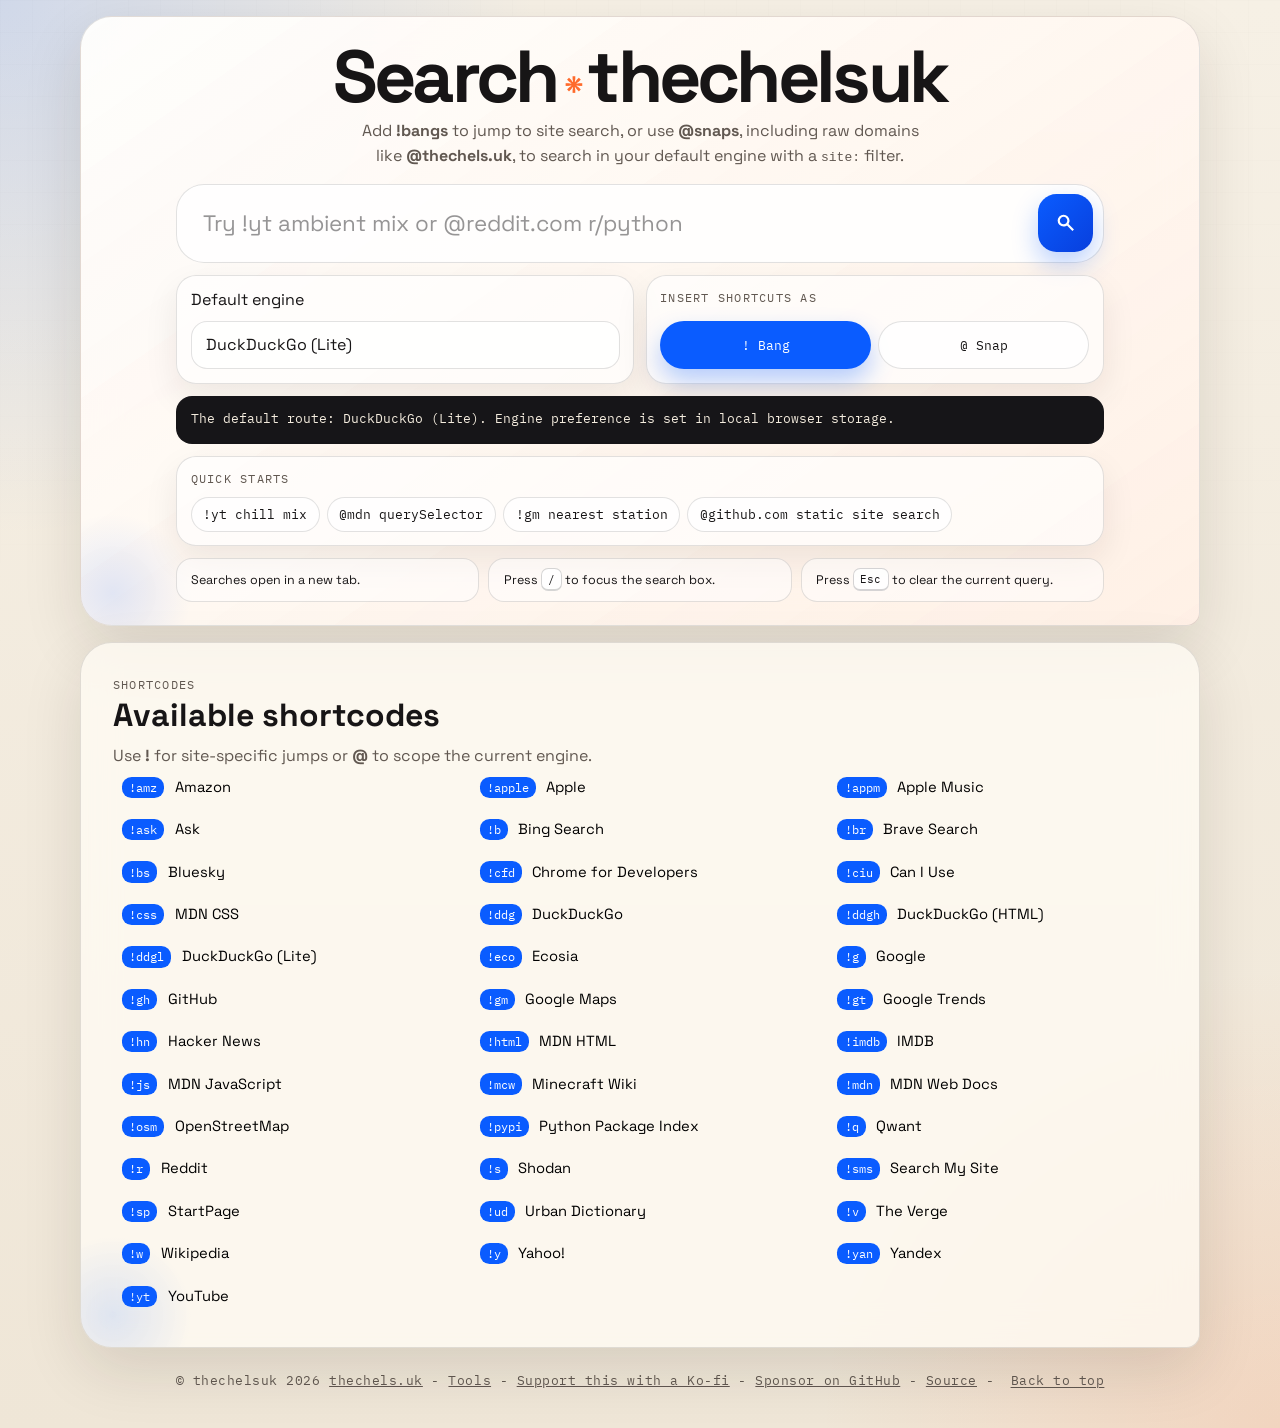
==== index.html @ 1f51869c "Correct link text for GitHub sponsorship" ====
<!DOCTYPE html>
<html lang="en">

    <head>
        <meta charset="utf-8">
        <title>Search @ thechelsuk</title>
        <meta name="title" content="Search Router">
        <meta name="description" content="Fast search routing with bangs, snaps, and a shortcut atlas.">
        <meta name="viewport" content="width=device-width, initial-scale=1">
        <meta name="format-detection" content="telephone=no">
        <meta name="format-detection" content="address=no">
        <meta name="HandheldFriendly" content="True">
        <meta name="theme-color" content="#0a5cff">
        <meta name="robots" content="index,follow">
        <meta name="mobile-web-app-capable" content="yes">
        <meta name="apple-touch-fullscreen" content="yes">
        <meta name="apple-mobile-web-app-title" content="thechelsuk">
        <meta name="apple-mobile-web-app-capable" content="yes">
        <meta name="apple-mobile-web-app-status-bar-style" content="default">
        <link rel="preconnect" href="https://fonts.googleapis.com">
        <link rel="preconnect" href="https://fonts.gstatic.com" crossorigin>
        <link
            href="https://fonts.googleapis.com/css2?family=IBM+Plex+Mono:wght@400;500;600&family=Space+Grotesk:wght@400;500;700&display=swap"
            rel="stylesheet">
        <link rel="stylesheet" href="style.css">
        <script src="shortcodes.js" defer></script>
        <script src="script.js" defer></script>
    </head>

    <body>
        <div id="outer-wrapper">
            <div id="wrapper" class="page-shell" data-mode="bang">
                <header id="header" class="site-header">
                    <ul class="skip-link-ul">
                        <li>
                            <a href="#main" class="skip-link">Skip to main content</a>
                        </li>
                    </ul>
                </header>
                <main id="main" class="content">
                    <section class="hero panel">
                        <div class="hero-header">
                            <h1 class="post-title" id="top">Search <sup class="asterisk">*</sup> <a
                                    href="/">thechelsuk</a></h1>
                            <p class="hero-intro">Add <strong>!bangs</strong> to jump to site search, or use
                                <strong>@snaps</strong>, including raw domains like <strong>@thechels.uk</strong>,
                                to search in your default engine with a <code>site:</code> filter.
                            </p>
                        </div>
                        <noscript>
                            <p class="noscript-note">This app requires JavaScript to function, but it is not enabled in
                                your browser.</p>
                        </noscript>
                        <div id="script-enabled" class="control-deck" hidden>
                            <form id="search-form" class="search-form" autocomplete="off" target="_blank">
                                <label class="visually-hidden" for="search-input">Search query</label>
                                <input type="text" id="search-input"
                                    placeholder="Try !yt ambient mix or @reddit.com r/python" spellcheck="false"
                                    enterkeyhint="search">
                                <button type="submit" id="search-button" aria-label="Search">
                                    <svg viewBox="0 -960 960 960" aria-hidden="true">
                                        <path
                                            d="M774-118 533-359q-30 21-70.29 33-40.29 12-81.68 12Q271-314 194-391t-77-187q0-110 77-187t187-77q110 0 187 77t77 187.03q0 41.39-11 79.18Q623-461 601-429l242 242-69 69ZM381-412q70 0 118-48t48-118q0-70-48-118t-118-48q-70 0-118 48t-48 118q0 70 48 118t118 48Z" />
                                    </svg>
                                </button>
                            </form>
                            <div class="hero-toolbar">
                                <section class="control-inline engine-inline">
                                    <label for="engine-select">Default engine</label>
                                    <select id="engine-select">
                                        <option value="https://start.duckduckgo.com/?q=">DuckDuckGo</option>
                                        <option value="https://html.duckduckgo.com/html?q=">DuckDuckGo (HTML)</option>
                                        <option value="https://lite.duckduckgo.com/lite?q=" selected>DuckDuckGo (Lite)
                                        </option>
                                        <option value="https://www.google.com/search?q=">Google</option>
                                        <option value="https://www.bing.com/search?q=">Bing</option>
                                        <option value="https://www.startpage.com/do/search?query=">StartPage</option>
                                        <option value="https://search.brave.com/search?q=">Brave</option>
                                        <option value="https://www.ecosia.org/search?q=">Ecosia</option>
                                        <option value="https://yandex.com/search/?text=">Yandex</option>
                                        <option value="https://search.yahoo.com/search?p=">Yahoo!</option>
                                        <option value="https://www.ask.com/web?q=">Ask</option>
                                        <option value="https://www.qwant.com/?q=">Qwant</option>
                                    </select>
                                </section>
                                <section class="control-inline mode-inline">
                                    <span class="control-label">Insert shortcuts as</span>
                                    <div class="mode-switch" role="group" aria-label="Shortcode mode">
                                        <button type="button" class="mode-button is-active" data-mode="bang">!
                                            Bang</button>
                                        <button type="button" class="mode-button" data-mode="snap">@ Snap</button>
                                    </div>
                                </section>
                            </div>
                            <p id="route-preview" class="route-preview" aria-live="polite">The default route: DuckDuckGo
                                (Lite). Engine preference is set in local browser storage.</p>
                            <section class="quick-starts">
                                <span class="control-label">Quick starts</span>
                                <div id="example-chips" class="example-chips"></div>
                            </section>
                            <div class="hero-notes" aria-label="Usage notes">
                                <p>Searches open in a new tab.</p>
                                <p>Press <kbd>/</kbd> to focus the search box.</p>
                                <p>Press <kbd>Esc</kbd> to clear the current query.</p>
                            </div>
                        </div>
                    </section>

                    <section class="shortcode-section panel">
                        <div class="section-heading">
                            <div>
                                <p class="section-kicker">Shortcodes</p>
                                <h2>Available shortcodes</h2>
                                <p>Use <strong>!</strong> for site-specific jumps or <strong>@</strong> to scope the
                                    current engine.</p>
                            </div>
                        </div>
                        <ul id="shortcode-list" class="shortcode-list"></ul>
                    </section>
                </main>
                <footer class="site-footer">
                    <p>&copy; thechelsuk 2026
                        <a href="https://thechels.uk">thechels.uk</a> -
                        <a href="https://tools.thechels.uk">Tools</a> -
                        <a href="https://ko-fi.com/thechelsuk">Support this with a Ko-fi</a> -
                        <a href="https://github.com/sponsors/thechelsuk">Sponsor on GitHub</a> -
                        <a href="https://github.com/thechelsuk/uk.thechels.search">Source</a> -
                        <a href="#top" class="back-to-top">Back to top</a>
                    </p>
                </footer>
            </div>
        </div>
    </body>

</html>
---- style.css ----
:root {
    --font-sans: "Space Grotesk", "Avenir Next", "Segoe UI", sans-serif;
    --font-mono: "IBM Plex Mono", "SFMono-Regular", monospace;
    --bg: #f3ecde;
    --bg-soft: rgba(255, 251, 244, 0.78);
    --bg-strong: #fffdf8;
    --ink: #171516;
    --muted: #615851;
    --line: rgba(23, 21, 22, 0.12);
    --accent: #0a5cff;
    --accent-alt: #0b8f77;
    --accent-warm: #ff6b2c;
    --shadow: 0 22px 60px rgba(33, 25, 18, 0.12);
    --shadow-soft: 0 14px 34px rgba(33, 25, 18, 0.08);
    --radius-lg: 2rem 2rem 0.85rem 2rem;
    --radius-md: 1.35rem;
}

* {
    box-sizing: border-box;
}

html {
    font-family: var(--font-sans);
    scroll-behavior: smooth;
}

body {
    margin: 0;
    min-height: 100vh;
    color: var(--ink);
    background:
        radial-gradient(circle at top left, rgba(10, 92, 255, 0.16), transparent 28%),
        radial-gradient(circle at bottom right, rgba(255, 107, 44, 0.14), transparent 24%),
        linear-gradient(180deg, #f6f0e5 0%, #efe6d7 100%);
}

body::before {
    content: "";
    position: fixed;
    inset: 0;
    background:
        linear-gradient(90deg, rgba(23, 21, 22, 0.03) 1px, transparent 1px),
        linear-gradient(rgba(23, 21, 22, 0.03) 1px, transparent 1px);
    background-size: 2rem 2rem;
    mask-image: linear-gradient(180deg, rgba(0, 0, 0, 0.28), transparent 80%);
    pointer-events: none;
}

a {
    color: inherit;
}

button,
input,
select {
    font: inherit;
}

::selection {
    color: #fff;
    background: var(--accent);
}

:focus-visible {
    outline: 2px solid var(--accent);
    outline-offset: 3px;
}

[hidden] {
    display: none !important;
}

.page-shell {
    position: relative;
    z-index: 1;
    max-width: 72rem;
    margin: 0 auto;
    padding: 1rem 1rem 2.5rem;
}

.page-shell[data-mode="bang"] {
    --mode-accent: var(--accent);
}

.page-shell[data-mode="snap"] {
    --mode-accent: var(--accent-alt);
}

.skip-link-ul {
    margin: 0;
    padding: 0;
    list-style: none;
}

.skip-link {
    position: absolute;
    left: 1rem;
    top: -3rem;
    padding: 0.7rem 1rem;
    border-radius: 999px;
    background: var(--ink);
    color: var(--bg-strong);
    text-decoration: none;
    font-family: var(--font-mono);
}

.skip-link:focus {
    top: 1rem;
}

.site-header {
    padding: 0;
}

.masthead {
    display: grid;
    gap: 0.6rem;
}

.eyebrow,
.pattern-tag,
.section-kicker,
.control-label,
.control-card label,
.site-footer,
.route-preview,
.shortcode-domain,
.shortcode-action {
    font-family: var(--font-mono);
}

.eyebrow,
.pattern-tag,
.section-kicker,
.control-label,
.control-card label {
    margin: 0;
    font-size: 0.78rem;
    letter-spacing: 0.1em;
    text-transform: uppercase;
    color: var(--muted);
}

.brand-row {
    display: flex;
    flex-wrap: wrap;
    align-items: end;
    justify-content: space-between;
    gap: 0.75rem 1.5rem;
}

.blog-title {
    font-size: clamp(2.6rem, 8vw, 4.8rem);
    font-weight: 700;
    line-height: 0.92;
    letter-spacing: -0.04em;
}

.blog-title a {
    text-decoration: none;
}

.asterisk {
    color: var(--accent-warm);
    font-size: 0.5em;
}

.content {
    display: grid;
    gap: 1rem;
}

.panel {
    position: relative;
    overflow: hidden;
    padding: clamp(1.35rem, 3vw, 2rem);
    border: 1px solid var(--line);
    border-radius: var(--radius-lg);
    background: var(--bg-soft);
    box-shadow: var(--shadow);
    backdrop-filter: blur(18px);
}

.panel::before {
    content: "";
    position: absolute;
    inset: auto auto -3rem -3rem;
    width: 10rem;
    height: 10rem;
    border-radius: 50%;
    background: radial-gradient(circle, rgba(10, 92, 255, 0.12), transparent 70%);
    pointer-events: none;
}

.hero {
    display: grid;
    gap: 0.9rem;
    padding: clamp(1rem, 2.6vw, 1.45rem);
    background:
        linear-gradient(145deg, rgba(255, 255, 255, 0.78), rgba(255, 239, 228, 0.9)),
        var(--bg-soft);
}

.hero-header,
.shortcode-section,
.control-deck {
    position: relative;
    z-index: 1;
}

.hero-header {
    display: grid;
    gap: 0.25rem;
    justify-items: center;
    text-align: center;
}

.post-title {
    display: flex;
    flex-wrap: wrap;
    align-items: baseline;
    justify-content: center;
    gap: 0.45rem;
    margin: 0;
    font-size: clamp(2.4rem, 7vw, 4.6rem);
    line-height: 1;
    letter-spacing: -0.05em;
}

.post-title a {
    text-decoration: none;
}

.hero-intro,
.section-heading p {
    margin: 0;
    max-width: 58ch;
    color: var(--muted);
    line-height: 1.6;
}

.hero-notes {
    display: grid;
    gap: 0.55rem;
    grid-template-columns: repeat(3, minmax(0, 1fr));
}

.hero-notes p {
    margin: 0;
    padding: 0.72rem 0.9rem;
    border: 1px solid var(--line);
    border-radius: 1rem;
    background: rgba(255, 255, 255, 0.52);
    font-size: 0.78rem;
    line-height: 1.5;
}

kbd {
    padding: 0.15rem 0.4rem;
    border: 1px solid rgba(23, 21, 22, 0.18);
    border-bottom-width: 2px;
    border-radius: 0.45rem;
    background: rgba(255, 255, 255, 0.9);
    font-family: var(--font-mono);
    font-size: 0.9em;
}

.noscript-note {
    margin: 0 0 1rem;
    padding: 1rem 1.1rem;
    border: 1px solid rgba(255, 107, 44, 0.3);
    border-radius: var(--radius-md);
    background: rgba(255, 107, 44, 0.12);
}

.control-deck {
    display: flex;
    flex-direction: column;
    width: 100%;
    gap: 0.75rem;
    max-width: 58rem;
    margin: 0 auto;
}

.search-form {
    display: grid;
    width: 100%;
    grid-template-columns: minmax(0, 1fr) auto;
    gap: 0.75rem;
    align-items: stretch;
    padding: 0.62rem;
    border: 1px solid rgba(23, 21, 22, 0.12);
    border-radius: 1.75rem;
    background: rgba(255, 255, 255, 0.86);
    box-shadow: inset 0 1px 0 rgba(255, 255, 255, 0.8);
}

.search-form:focus-within {
    border-color: rgba(10, 92, 255, 0.32);
    box-shadow:
        0 0 0 4px rgba(10, 92, 255, 0.12),
        inset 0 1px 0 rgba(255, 255, 255, 0.8);
}

#search-input,
#engine-select {
    width: 100%;
    border: 1px solid rgba(23, 21, 22, 0.12);
    border-radius: 1rem;
    background: rgba(255, 255, 255, 0.75);
    color: var(--ink);
}

#search-input {
    min-width: 0;
    border: 0;
    background: transparent;
    padding: 0.88rem 1rem;
    font-size: clamp(1.15rem, 2.4vw, 1.4rem);
}

#search-input:focus {
    outline: none;
}

#search-input::placeholder,
#engine-select::placeholder {
    color: rgba(23, 21, 22, 0.45);
}

#search-button {
    display: grid;
    place-items: center;
    width: 3.45rem;
    border: 0;
    border-radius: 1.15rem;
    background: linear-gradient(135deg, var(--accent), #083fdd);
    color: #fff;
    cursor: pointer;
    box-shadow: 0 12px 26px rgba(10, 92, 255, 0.28);
    transition: transform 160ms ease, box-shadow 160ms ease;
}

#search-button:hover {
    transform: translateY(-1px);
    box-shadow: 0 16px 30px rgba(10, 92, 255, 0.24);
}

#search-button svg {
    width: 1.35rem;
    fill: currentColor;
}

.route-preview {
    width: 100%;
    min-height: 3rem;
    margin: 0;
    padding: 0.75rem 0.95rem;
    border-radius: 1rem;
    background: #161518;
    color: #f4ecde;
    font-size: 0.84rem;
    line-height: 1.5;
}

.hero-toolbar {
    display: grid;
    width: 100%;
    grid-template-columns: repeat(2, minmax(0, 1fr));
    align-items: stretch;
    gap: 0.7rem;
}

.control-inline,
.quick-starts {
    display: grid;
    width: 100%;
    min-width: 0;
    gap: 0.65rem;
    padding: 0.85rem;
    border: 1px solid var(--line);
    border-radius: 1.25rem;
    background: rgba(255, 255, 255, 0.62);
    box-shadow: var(--shadow-soft);
}

#engine-select,
.mode-button,
.example-chip,
.shortcode-row {
    transition: transform 160ms ease, border-color 160ms ease, box-shadow 160ms ease, background-color 160ms ease;
}

#engine-select {
    display: block;
    width: 100%;
    min-width: 0;
    padding: 0.8rem 0.9rem;
    appearance: none;
}

.mode-switch,
.example-chips {
    display: flex;
    width: 100%;
    flex-wrap: wrap;
    gap: 0.45rem;
}

.mode-button,
.example-chip {
    border: 1px solid rgba(23, 21, 22, 0.12);
    border-radius: 999px;
    background: rgba(255, 255, 255, 0.84);
    color: var(--ink);
    cursor: pointer;
}

.mode-button {
    flex: 1;
    min-width: 8rem;
    padding: 0.72rem 0.95rem;
    font-family: var(--font-mono);
    font-size: 0.82rem;
}

.mode-button.is-active {
    border-color: transparent;
    background: var(--mode-accent);
    color: #fff;
    box-shadow: 0 12px 24px color-mix(in srgb, var(--mode-accent) 30%, transparent);
}

.example-chip {
    padding: 0.5rem 0.72rem;
    font-family: var(--font-mono);
    font-size: 0.8rem;
}

.mode-button:hover,
.example-chip:hover,
.shortcode-row:hover {
    transform: translateY(-1px);
}

.shortcode-section h2 {
    margin: 0.3rem 0 0.65rem;
    font-size: clamp(1.5rem, 3vw, 2rem);
    line-height: 1.08;
}

.section-heading {
    display: flex;
    flex-wrap: wrap;
    align-items: end;
    justify-content: space-between;
    gap: 1rem 1.5rem;
}

.section-heading h2 {
    margin-top: 0.2rem;
}

.shortcode-list {
    display: grid;
    grid-template-columns: repeat(3, minmax(0, 1fr));
    gap: 0.35rem 1.2rem;
    margin: 0;
    padding: 0;
    list-style: none;
}

.shortcode-item {
    min-width: 0;
}

.shortcode-row,
.empty-state {
    width: 100%;
    border-radius: 0.9rem;
}

.shortcode-row {
    display: flex;
    align-items: baseline;
    gap: 0.65rem;
    padding: 0.42rem 0.5rem;
    border: 1px solid transparent;
    background: transparent;
    text-align: left;
    cursor: pointer;
}

.shortcode-row:hover,
.shortcode-row:focus-visible {
    background: rgba(255, 255, 255, 0.74);
    border-color: color-mix(in srgb, var(--mode-accent) 38%, rgba(23, 21, 22, 0.12));
    box-shadow: var(--shadow-soft);
}

.shortcode-badge {
    display: inline-flex;
    align-items: center;
    justify-content: center;
    padding: 0.2rem 0.45rem;
    border-radius: 0.6rem;
    background: var(--mode-accent);
    color: #fff;
    font-family: var(--font-mono);
    font-size: 0.74rem;
    white-space: nowrap;
}

.shortcode-name {
    min-width: 0;
    font-size: 0.92rem;
    line-height: 1.4;
}

.empty-state {
    display: grid;
    grid-column: 1 / -1;
    place-items: center;
    padding: 1.2rem;
    color: var(--muted);
}

.site-footer {
    margin-top: 1.5rem;
    text-align: center;
    font-size: 0.82rem;
    letter-spacing: 0.04em;
    color: var(--muted);
}

.site-footer p {
    margin: 0;
}

.back-to-top {
    display: inline-block;
    margin-left: 0.5rem;
    text-decoration-thickness: 0.08em;
    text-underline-offset: 0.16em;
}

.visually-hidden {
    position: absolute;
    width: 1px;
    height: 1px;
    padding: 0;
    margin: -1px;
    overflow: hidden;
    clip: rect(0, 0, 0, 0);
    white-space: nowrap;
    border: 0;
}

@media (max-width: 900px) {
    .hero-toolbar,
    .shortcode-list {
        grid-template-columns: 1fr;
    }
}

@media (max-width: 640px) {
    .page-shell {
        padding-inline: 0.8rem;
    }

    .page-shell::after {
        width: 7rem;
        height: 7rem;
    }

    .search-form {
        gap: 0.6rem;
        padding: 0.6rem;
    }

    .hero-notes {
        grid-template-columns: 1fr;
    }

    #search-button {
        width: 3.15rem;
    }
}
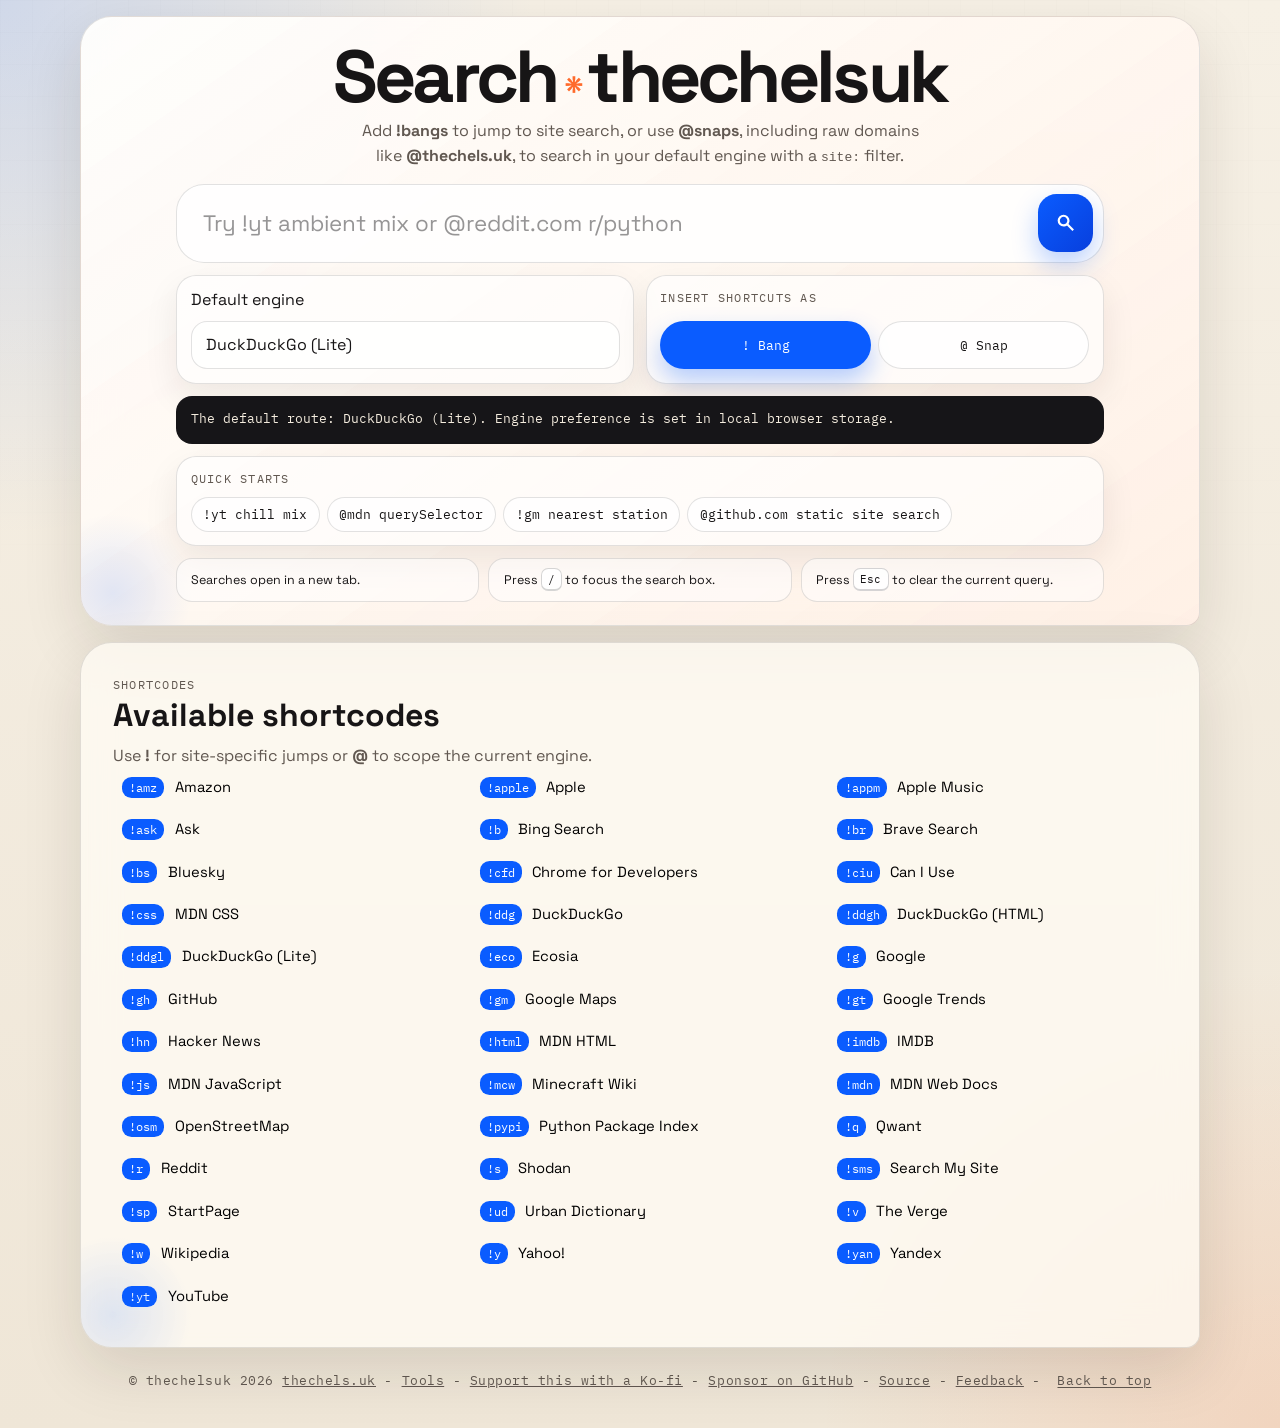
==== commit 9af6555e: "feat: Feedback link in the footer" ====
--- a/index.html
+++ b/index.html
@@ -3,20 +3,98 @@
 
     <head>
         <meta charset="utf-8">
-        <title>Search @ thechelsuk</title>
-        <meta name="title" content="Search Router">
-        <meta name="description" content="Fast search routing with bangs, snaps, and a shortcut atlas.">
         <meta name="viewport" content="width=device-width, initial-scale=1">
-        <meta name="format-detection" content="telephone=no">
-        <meta name="format-detection" content="address=no">
-        <meta name="HandheldFriendly" content="True">
+        <title>Search @ thechelsuk - !bang and @snap search router</title>
+        <meta name="description"
+            content="A fast, private search router with !bangs for site search and @snaps to scope your default engine with site: filters. No tracking, no dependencies.">
+        <meta name="author" content="thechelsuk">
+        <meta name="robots" content="index,follow,max-image-preview:large">
+        <link rel="canonical" href="https://search.thechels.uk/">
+
+        <!-- Icons and app -->
+        <link rel="icon" href="favicon.ico" sizes="32x32">
+        <link rel="icon" href="favicon.svg" type="image/svg+xml">
+        <link rel="apple-touch-icon" href="images/apple-touch-icon.png">
+        <link rel="manifest" href="site.webmanifest">
         <meta name="theme-color" content="#0a5cff">
-        <meta name="robots" content="index,follow">
+        <meta name="color-scheme" content="light">
+        <meta name="application-name" content="thechelsuk Search">
+        <meta name="format-detection" content="telephone=no, address=no">
         <meta name="mobile-web-app-capable" content="yes">
-        <meta name="apple-touch-fullscreen" content="yes">
         <meta name="apple-mobile-web-app-title" content="thechelsuk">
-        <meta name="apple-mobile-web-app-capable" content="yes">
         <meta name="apple-mobile-web-app-status-bar-style" content="default">
+
+        <!-- Open Graph -->
+        <meta property="og:type" content="website">
+        <meta property="og:site_name" content="thechelsuk">
+        <meta property="og:locale" content="en_GB">
+        <meta property="og:url" content="https://search.thechels.uk/">
+        <meta property="og:title" content="Search @ thechelsuk">
+        <meta property="og:description"
+            content="Fast search routing with !bangs, @snaps and a shortcut atlas.">
+        <meta property="og:image" content="https://search.thechels.uk/images/og-image.png">
+        <meta property="og:image:type" content="image/png">
+        <meta property="og:image:width" content="1200">
+        <meta property="og:image:height" content="630">
+        <meta property="og:image:alt"
+            content="Search @ thechelsuk logo with example queries !yt ambient mix and @reddit.com python">
+
+        <!-- Twitter / X -->
+        <meta name="twitter:card" content="summary_large_image">
+        <meta name="twitter:title" content="Search @ thechelsuk">
+        <meta name="twitter:description"
+            content="Fast search routing with !bangs, @snaps and a shortcut atlas.">
+        <meta name="twitter:image" content="https://search.thechels.uk/images/og-image.png">
+        <meta name="twitter:image:alt"
+            content="Search @ thechelsuk logo with example queries !yt ambient mix and @reddit.com python">
+<script src="https://analytics.ahrefs.com/analytics.js" data-key="i9FSFAekQuon/3aaoIMCZg" async></script>
+        <!-- Structured data -->
+        <script type="application/ld+json">
+            {
+                "@context": "https://schema.org",
+                "@graph": [
+                    {
+                        "@type": "WebSite",
+                        "@id": "https://search.thechels.uk/#website",
+                        "url": "https://search.thechels.uk/",
+                        "name": "Search @ thechelsuk",
+                        "description": "A fast, private search router with !bangs and @snaps.",
+                        "inLanguage": "en-GB",
+                        "publisher": { "@id": "https://thechels.uk/#person" },
+                        "potentialAction": {
+                            "@type": "SearchAction",
+                            "target": {
+                                "@type": "EntryPoint",
+                                "urlTemplate": "https://search.thechels.uk/?q={search_term_string}"
+                            },
+                            "query-input": "required name=search_term_string"
+                        }
+                    },
+                    {
+                        "@type": "WebApplication",
+                        "name": "Search @ thechelsuk",
+                        "url": "https://search.thechels.uk/",
+                        "image": "https://search.thechels.uk/images/og-image.png",
+                        "applicationCategory": "UtilitiesApplication",
+                        "operatingSystem": "Any",
+                        "browserRequirements": "Requires JavaScript",
+                        "isAccessibleForFree": true,
+                        "offers": { "@type": "Offer", "price": "0", "priceCurrency": "GBP" },
+                        "author": { "@id": "https://thechels.uk/#person" }
+                    },
+                    {
+                        "@type": "Person",
+                        "@id": "https://thechels.uk/#person",
+                        "name": "thechelsuk",
+                        "url": "https://thechels.uk/",
+                        "sameAs": ["https://github.com/thechelsuk"]
+                    }
+                ]
+            }
+        </script>
+
+        <link rel="search" type="application/opensearchdescription+xml" title="thechelsuk Search Router"
+            href="https://search.thechels.uk/opensearch.xml">
         <link rel="preconnect" href="https://fonts.googleapis.com">
         <link rel="preconnect" href="https://fonts.gstatic.com" crossorigin>
         <link
@@ -25,6 +103,7 @@
         <link rel="stylesheet" href="style.css">
         <script src="shortcodes.js" defer></script>
         <script src="script.js" defer></script>
+        <link rel="webmention" href="https://webmention.io/thechels.uk/webmention" />
     </head>
 
     <body>
@@ -124,7 +203,7 @@
                         <a href="https://tools.thechels.uk">Tools</a> -
                         <a href="https://ko-fi.com/thechelsuk">Support this with a Ko-fi</a> -
                         <a href="https://github.com/sponsors/thechelsuk">Sponsor on GitHub</a> -
-                        <a href="https://github.com/thechelsuk/uk.thechels.search">Source</a> -
+                        <a href="https://github.com/thechelsuk/uk.thechels.search">Source</a> - <a href="https://github.com/thechelsuk/uk.thechels.search/issues/new/choose">Feedback</a> -
                         <a href="#top" class="back-to-top">Back to top</a>
                     </p>
                 </footer>
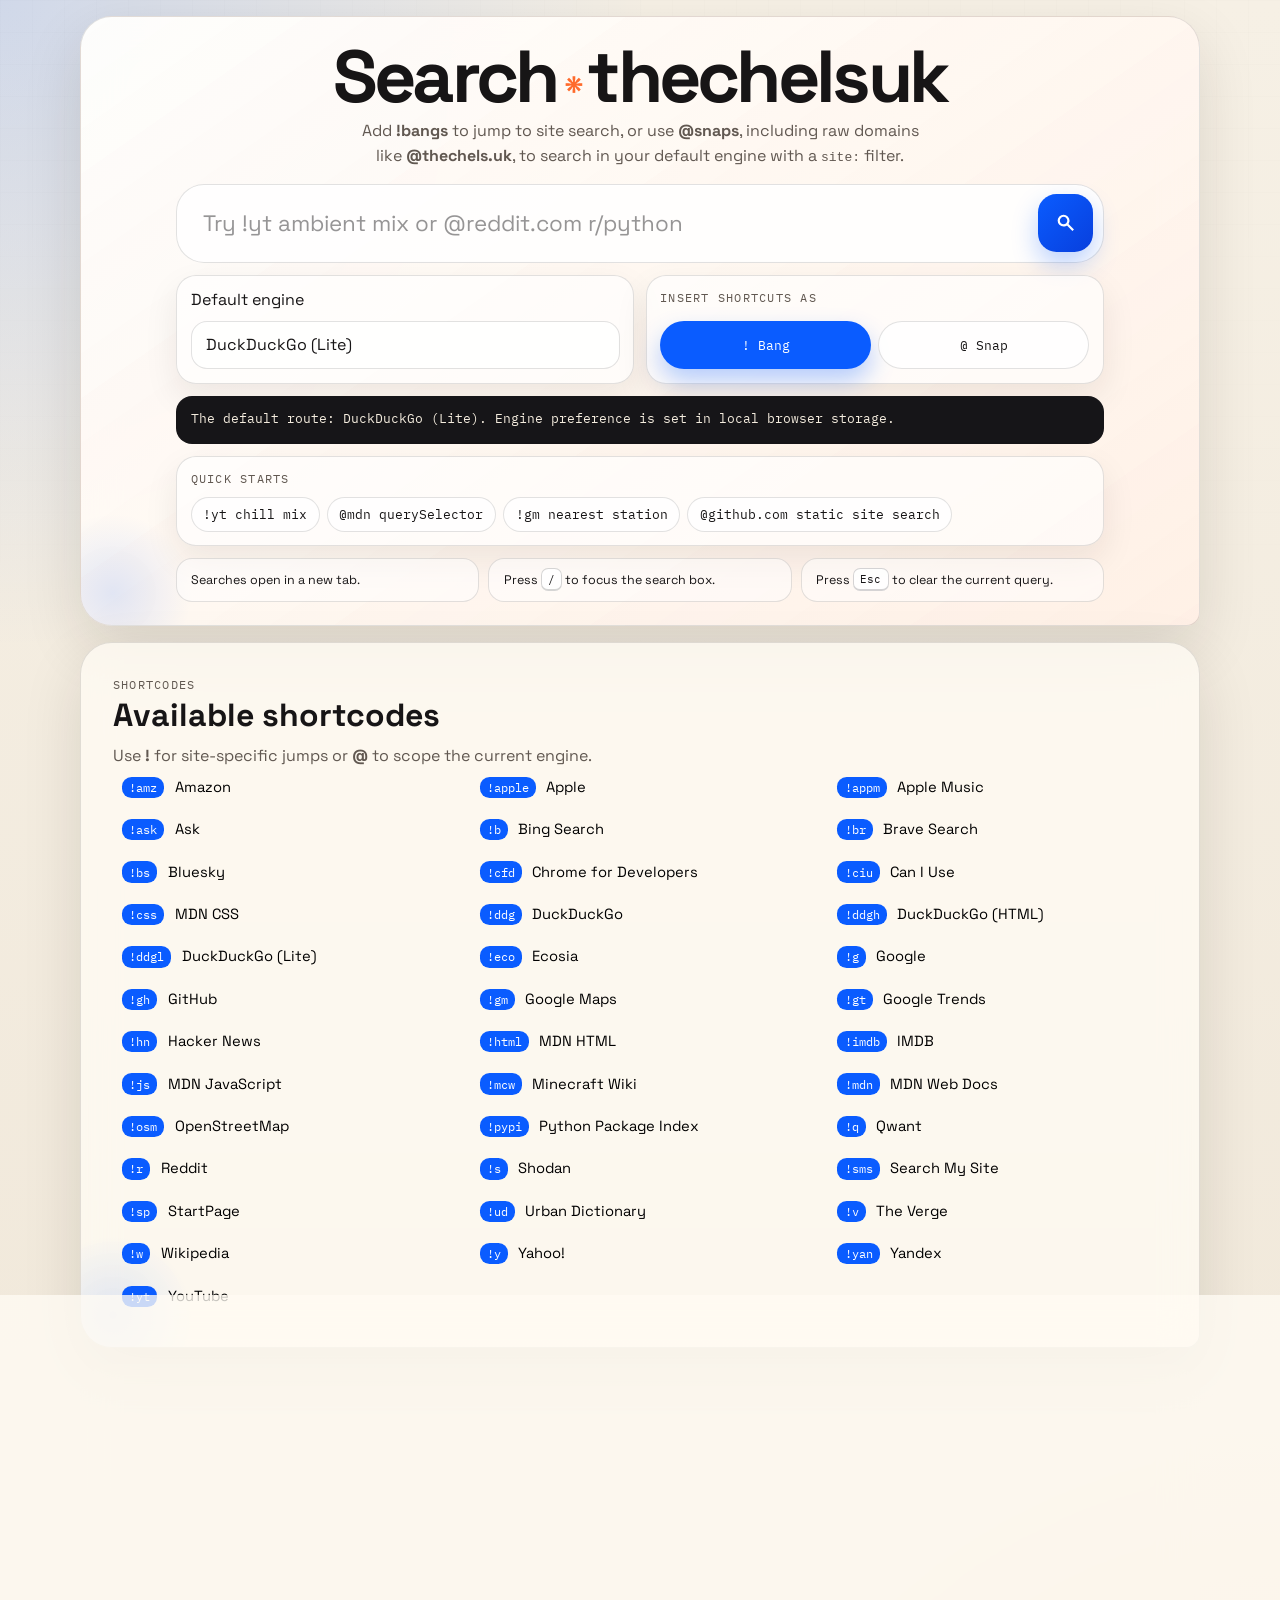
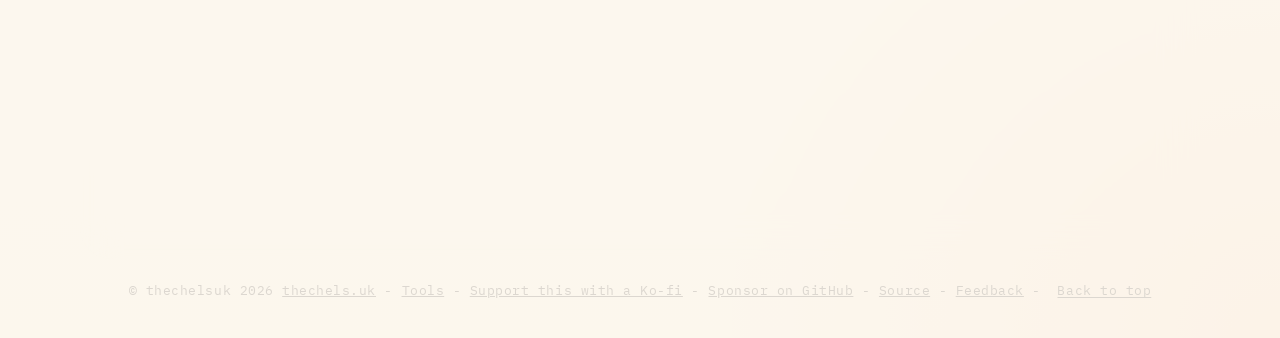
==== commit 4649a219: "feat: FAQ section with FAQPage data" ====
--- a/index.html
+++ b/index.html
@@ -88,6 +88,41 @@
                         "name": "thechelsuk",
                         "url": "https://thechels.uk/",
                         "sameAs": ["https://github.com/thechelsuk"]
+                    },
+                    {
+                        "@type": "FAQPage",
+                        "@id": "https://search.thechels.uk/#faq",
+                        "url": "https://search.thechels.uk/",
+                        "inLanguage": "en-GB",
+                        "isPartOf": {
+                            "@id": "https://search.thechels.uk/#website"
+                        },
+                        "mainEntity": [
+                            {
+                                "@type": "Question",
+                                "name": "What's the difference between a !bang and an @snap?",
+                                "acceptedAnswer": {
+                                    "@type": "Answer",
+                                    "text": "A !bang sends your search straight to another site's own search, so !yt chill mix searches YouTube. An @snap keeps your default engine and adds a site: filter, so @reddit.com r/python searches Reddit through your default engine."
+                                }
+                            },
+                            {
+                                "@type": "Question",
+                                "name": "Which search engine does it use?",
+                                "acceptedAnswer": {
+                                    "@type": "Answer",
+                                    "text": "DuckDuckGo (Lite), unless you choose another from the Default engine list. Searches with no shortcode go there too. Your choice is saved in your browser's local storage."
+                                }
+                            },
+                            {
+                                "@type": "Question",
+                                "name": "Can I make it my browser's search engine?",
+                                "acceptedAnswer": {
+                                    "@type": "Answer",
+                                    "text": "Yes, in browsers that let you add a custom search engine. Use the address https://search.thechels.uk/?q=%s and your !bangs and @snaps work from the address bar."
+                                }
+                            }
+                        ]
                     }
                 ]
             }
@@ -196,6 +231,20 @@
                         </div>
                         <ul id="shortcode-list" class="shortcode-list"></ul>
                     </section>
+                <section class="faq-section panel" id="faq">
+                    <div class="section-heading">
+                        <div>
+                            <p class="section-kicker">FAQ</p>
+                            <h2>Frequently asked questions</h2>
+                        </div>
+                    </div>
+                    <h3>What's the difference between a !bang and an @snap?</h3>
+                    <p>A <strong>!bang</strong> sends your search straight to another site's own search, so <code>!yt chill mix</code> searches YouTube. An <strong>@snap</strong> keeps your default engine and adds a <code>site:</code> filter, so <code>@reddit.com r/python</code> searches Reddit through your default engine.</p>
+                    <h3>Which search engine does it use?</h3>
+                    <p>DuckDuckGo (Lite), unless you choose another from the Default engine list. Searches with no shortcode go there too. Your choice is saved in your browser's local storage.</p>
+                    <h3>Can I make it my browser's search engine?</h3>
+                    <p>Yes, in browsers that let you add a custom search engine. Use the address <code>https://search.thechels.uk/?q=%s</code> and your !bangs and @snaps work from the address bar.</p>
+                </section>
                 </main>
                 <footer class="site-footer">
                     <p>&copy; thechelsuk 2026
--- a/style.css
+++ b/style.css
@@ -204,6 +204,7 @@
 
 .hero-header,
 .shortcode-section,
+.faq-section,
 .control-deck {
     position: relative;
     z-index: 1;
@@ -444,10 +445,24 @@
     transform: translateY(-1px);
 }
 
-.shortcode-section h2 {
+.shortcode-section h2,
+.faq-section h2 {
     margin: 0.3rem 0 0.65rem;
     font-size: clamp(1.5rem, 3vw, 2rem);
     line-height: 1.08;
+}
+
+.faq-section h3 {
+    margin: 1.4rem 0 0.4rem;
+    font-size: 1.1rem;
+    line-height: 1.3;
+}
+
+.faq-section p:not(.section-kicker) {
+    margin: 0;
+    max-width: 68ch;
+    color: var(--muted);
+    line-height: 1.6;
 }
 
 .section-heading {
